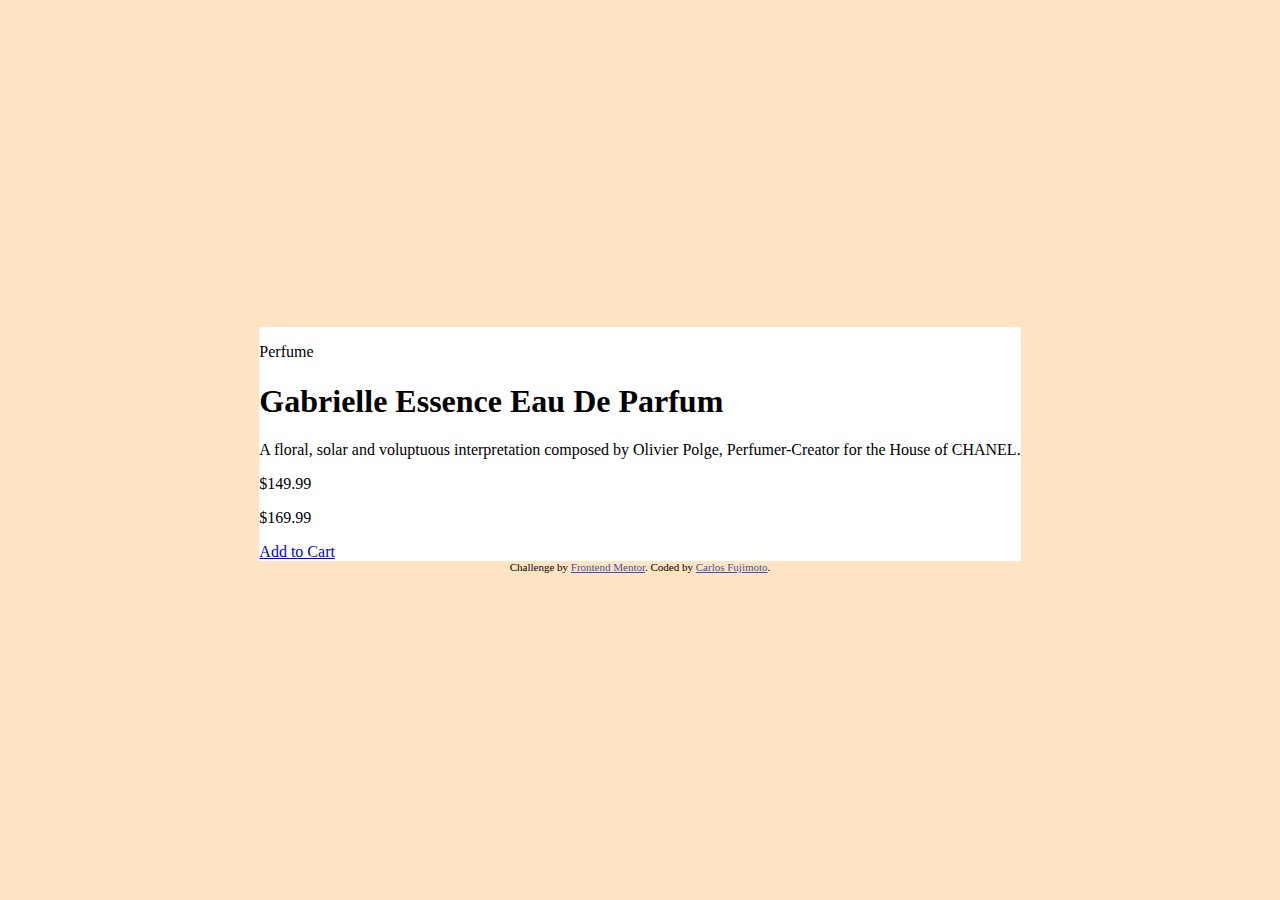
==== index.html @ 2137ac00 "Directory change" ====
<!DOCTYPE html>
<html lang="en">
<head>
  <meta charset="UTF-8">
  <meta name="viewport" content="width=device-width, initial-scale=1.0"> <!-- displays site properly based on user's device -->
<link rel="stylesheet" href="text/main.css">
  <link rel="icon" type="image/png" sizes="32x32" href="images/favicon-32x32.png">
  
  <title>Frontend Mentor | Product preview card component</title>

  <!-- Feel free to remove these styles or customise in your own stylesheet 👍 -->
  <style>

  </style>
</head>
<body>

  <main>
    <div class="container">
      <div class="box-buy_product">
        <p>Perfume</p>
        <h1>Gabrielle Essence Eau De Parfum</h1>
        <p>A floral, solar and voluptuous interpretation composed by Olivier Polge, Perfumer-Creator for the House of CHANEL.</p>
        <p>$149.99</p>
        <p>$169.99</p>
        <a href="#">Add to Cart</a>
      </div>
      <div class="attribution">
        Challenge by <a href="https://www.frontendmentor.io?ref=challenge" target="_blank">Frontend Mentor</a>. 
        Coded by <a href="https://github.com/CarlosFujimoto" target="_blank">Carlos Fujimoto</a>.
      </div>
    </div>
  </main>
</body>
</html>
---- text/main.css ----
.attribution { font-size: 11px; text-align: center; }
.attribution a { color: hsl(228, 45%, 44%); }

body{
    margin: 0;
}

.container{
    align-items: center;
    background-color: #ffe4c4;
    display: flex;
    flex-direction: column;
    height: 100vh;
    justify-content: center;
    width: 100vw;
}   

.box-buy_product{
    background-color: #fff;
}
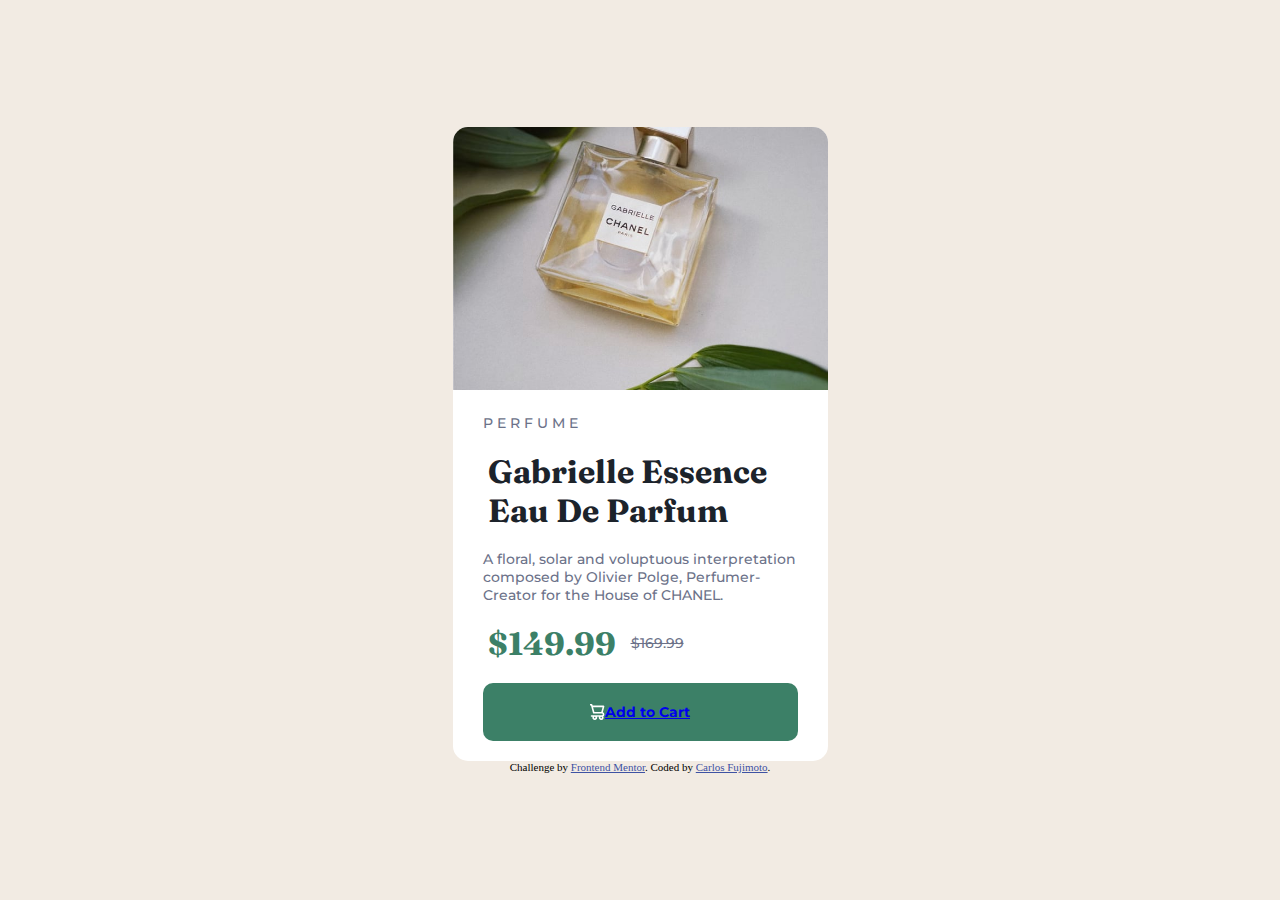
==== commit fda3db1a: "Changelog Frontend-Mentor_Challenge" ====
--- a/index.html
+++ b/index.html
@@ -1,35 +1,58 @@
 <!DOCTYPE html>
 <html lang="en">
-<head>
-  <meta charset="UTF-8">
-  <meta name="viewport" content="width=device-width, initial-scale=1.0"> <!-- displays site properly based on user's device -->
-<link rel="stylesheet" href="text/main.css">
-  <link rel="icon" type="image/png" sizes="32x32" href="images/favicon-32x32.png">
-  
-  <title>Frontend Mentor | Product preview card component</title>
+  <head>
+    <meta charset="UTF-8" />
+    <meta name="viewport" content="width=device-width, initial-scale=1.0" /><!-- displays site properly based on user's device -->
+    <link rel="stylesheet" href="text/main.css" />
+    <!-- FONTS -->
+    <link rel="preconnect" href="https://fonts.googleapis.com">
+    <link rel="preconnect" href="https://fonts.gstatic.com" crossorigin>
+    <link href="https://fonts.googleapis.com/css2?family=Fraunces:opsz,wght@9..144,700&family=Montserrat:wght@500;700&display=swap" rel="stylesheet">
+    <!-- -- -->
+    <link
+      rel="icon"
+      type="image/png"
+      sizes="32x32"
+      href="images/favicon-32x32.png"
+    />
+    <title>Frontend Mentor | Product preview card component</title>
+  </head>
+  <body>
+    <div class="container">
 
-  <!-- Feel free to remove these styles or customise in your own stylesheet 👍 -->
-  <style>
+      <div class="box-buy_product">
+        <img src="images/image-product-mobile.jpg" alt="perfume-photo" />
 
-  </style>
-</head>
-<body>
+        <div class="box-buy_text">
 
-  <main>
-    <div class="container">
-      <div class="box-buy_product">
-        <p>Perfume</p>
-        <h1>Gabrielle Essence Eau De Parfum</h1>
-        <p>A floral, solar and voluptuous interpretation composed by Olivier Polge, Perfumer-Creator for the House of CHANEL.</p>
-        <p>$149.99</p>
-        <p>$169.99</p>
-        <a href="#">Add to Cart</a>
+          <p>P E R F U M E</p>
+          <h1>Gabrielle Essence Eau De Parfum</h1>
+          <p>
+            A floral, solar and voluptuous interpretation composed by Olivier
+            Polge, Perfumer-Creator for the House of CHANEL.
+          </p>
+          <div class="box-buy__price">
+            <h1>$149.99</h1>
+            <del>
+              <p>$169.99</p>
+            </del>
+          </div>
+          <div class="btn_buy">
+            <svg width="15" height="16" xmlns="http://www.w3.org/2000/svg"><path d="M14.383 10.388a2.397 2.397 0 0 0-1.518-2.222l1.494-5.593a.8.8 0 0 0-.144-.695.8.8 0 0 0-.631-.28H2.637L2.373.591A.8.8 0 0 0 1.598 0H0v1.598h.983l1.982 7.4a.8.8 0 0 0 .799.59h8.222a.8.8 0 0 1 0 1.599H1.598a.8.8 0 1 0 0 1.598h.943a2.397 2.397 0 1 0 4.507 0h1.885a2.397 2.397 0 1 0 4.331-.376 2.397 2.397 0 0 0 1.12-2.021ZM11.26 7.99H4.395L3.068 3.196h9.477L11.26 7.991Zm-6.465 6.392a.8.8 0 1 1 0-1.598.8.8 0 0 1 0 1.598Zm6.393 0a.8.8 0 1 1 0-1.598.8.8 0 0 1 0 1.598Z" fill="#FFF"/></svg>
+            <a href="#">Add to Cart</a>
+          </div>
+        </div>
+
       </div>
       <div class="attribution">
-        Challenge by <a href="https://www.frontendmentor.io?ref=challenge" target="_blank">Frontend Mentor</a>. 
-        Coded by <a href="https://github.com/CarlosFujimoto" target="_blank">Carlos Fujimoto</a>.
+        Challenge by
+        <a href="https://www.frontendmentor.io?ref=challenge" target="_blank"
+          >Frontend Mentor</a
+        >. Coded by
+        <a href="https://github.com/CarlosFujimoto" target="_blank"
+          >Carlos Fujimoto</a
+        >.
       </div>
     </div>
-  </main>
-</body>
+  </body>
 </html>
--- a/text/main.css
+++ b/text/main.css
@@ -5,9 +5,14 @@
     margin: 0;
 }
 
+body, p, h1{
+    margin: 0;
+    font-size: 14px;
+}
+
 .container{
     align-items: center;
-    background-color: #ffe4c4;
+    background-color: #f2ebe3;
     display: flex;
     flex-direction: column;
     height: 100vh;
@@ -17,4 +22,67 @@
 
 .box-buy_product{
     background-color: #fff;
+    border-radius: 15px;
+    width: 375px;
+}
+
+.box-buy_product img{
+    border-top-left-radius: 15px;
+    border-top-right-radius: 15px;
+    overflow: hidden;
+    width: 375px;
+}
+
+.box-buy_text{
+    margin: 10px;
+}
+
+.box-buy_text h1{
+    color: hsl(212, 21%, 14%);
+    font-family: 'Fraunces', serif;
+    font-size: 2.3em;
+    margin-inline: 25px;
+}
+
+.box-buy_text p{
+    color: hsl(228, 12%, 48%);
+    font-family: 'Montserrat', sans-serif;
+    font-weight: 500;
+    text-align: left;
+    margin: 20px;
+}
+
+.box-buy__price{
+    align-items: center;
+    display: flex;
+}
+
+.box-buy__price h1{
+    color: hsl(158, 36%, 37%);
+    margin-right: 15px;
+}
+
+
+.box-buy__price > del{
+    color: hsl(228, 12%, 48%);
+    margin: -20px;
+}
+
+.btn_buy{
+    align-items: center;
+    background-color: hsl(158, 36%, 37%);
+    border-radius: 10px;
+    display: flex;
+    font-family: 'Montserrat', sans-serif;
+    font-weight: 700;
+    justify-content: center;
+    text-align: center;
+    padding: 20px;
+    margin: 20px;
+}
+
+.btn_buy a:link a:visited{
+    color: #fff;
+    text-decoration: none;
+    margin-inline: 10px;
 }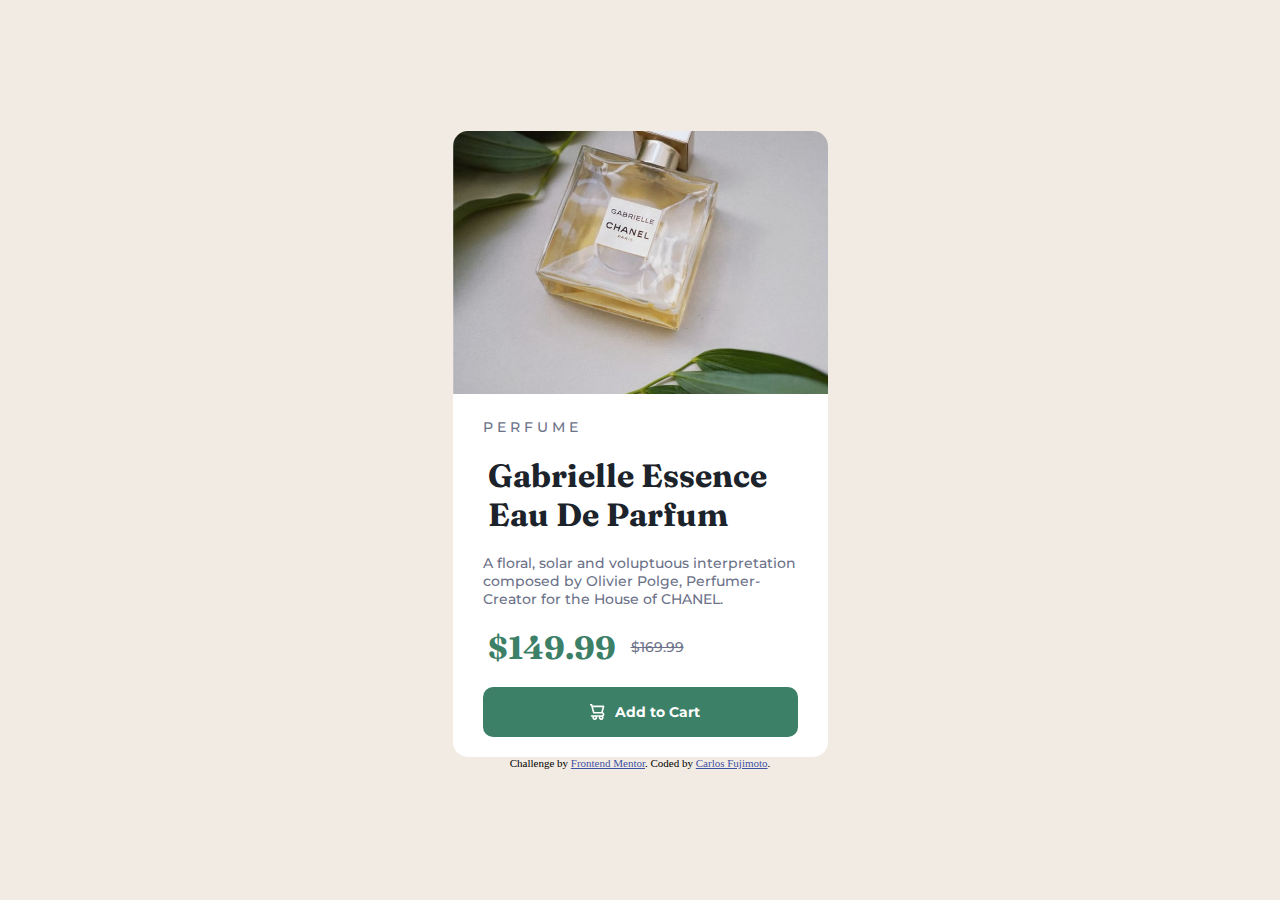
==== commit 7ffe042d: "Addition of bootstrap" ====
--- a/index.html
+++ b/index.html
@@ -2,12 +2,16 @@
 <html lang="en">
   <head>
     <meta charset="UTF-8" />
-    <meta name="viewport" content="width=device-width, initial-scale=1.0" /><!-- displays site properly based on user's device -->
+    <meta name="viewport" content="width=device-width, initial-scale=1.0" />
+    <!-- displays site properly based on user's device -->
     <link rel="stylesheet" href="text/main.css" />
     <!-- FONTS -->
-    <link rel="preconnect" href="https://fonts.googleapis.com">
-    <link rel="preconnect" href="https://fonts.gstatic.com" crossorigin>
-    <link href="https://fonts.googleapis.com/css2?family=Fraunces:opsz,wght@9..144,700&family=Montserrat:wght@500;700&display=swap" rel="stylesheet">
+    <link rel="preconnect" href="https://fonts.googleapis.com" />
+    <link rel="preconnect" href="https://fonts.gstatic.com" crossorigin />
+    <link
+      href="https://fonts.googleapis.com/css2?family=Fraunces:opsz,wght@9..144,700&family=Montserrat:wght@500;700&display=swap"
+      rel="stylesheet"
+    />
     <!-- -- -->
     <link
       rel="icon"
@@ -19,12 +23,13 @@
   </head>
   <body>
     <div class="container">
-
       <div class="box-buy_product">
-        <img src="images/image-product-mobile.jpg" alt="perfume-photo" />
+        <pictures>
+          <source media="(max-width: 1200px)" srcset="">
+          <img src="images/image-product-mobile.jpg" alt="perfume-photo"/>
+        </pictures>
 
         <div class="box-buy_text">
-
           <p>P E R F U M E</p>
           <h1>Gabrielle Essence Eau De Parfum</h1>
           <p>
@@ -37,12 +42,24 @@
               <p>$169.99</p>
             </del>
           </div>
-          <div class="btn_buy">
-            <svg width="15" height="16" xmlns="http://www.w3.org/2000/svg"><path d="M14.383 10.388a2.397 2.397 0 0 0-1.518-2.222l1.494-5.593a.8.8 0 0 0-.144-.695.8.8 0 0 0-.631-.28H2.637L2.373.591A.8.8 0 0 0 1.598 0H0v1.598h.983l1.982 7.4a.8.8 0 0 0 .799.59h8.222a.8.8 0 0 1 0 1.599H1.598a.8.8 0 1 0 0 1.598h.943a2.397 2.397 0 1 0 4.507 0h1.885a2.397 2.397 0 1 0 4.331-.376 2.397 2.397 0 0 0 1.12-2.021ZM11.26 7.99H4.395L3.068 3.196h9.477L11.26 7.991Zm-6.465 6.392a.8.8 0 1 1 0-1.598.8.8 0 0 1 0 1.598Zm6.393 0a.8.8 0 1 1 0-1.598.8.8 0 0 1 0 1.598Z" fill="#FFF"/></svg>
-            <a href="#">Add to Cart</a>
+
+          <div class="btn-buy_container">
+            <a href="#"
+              ><svg
+                width="15"
+                height="16"
+                xmlns="http://www.w3.org/2000/svg"
+                class="icon_cart"
+              >
+                <path
+                  d="M14.383 10.388a2.397 2.397 0 0 0-1.518-2.222l1.494-5.593a.8.8 0 0 0-.144-.695.8.8 0 0 0-.631-.28H2.637L2.373.591A.8.8 0 0 0 1.598 0H0v1.598h.983l1.982 7.4a.8.8 0 0 0 .799.59h8.222a.8.8 0 0 1 0 1.599H1.598a.8.8 0 1 0 0 1.598h.943a2.397 2.397 0 1 0 4.507 0h1.885a2.397 2.397 0 1 0 4.331-.376 2.397 2.397 0 0 0 1.12-2.021ZM11.26 7.99H4.395L3.068 3.196h9.477L11.26 7.991Zm-6.465 6.392a.8.8 0 1 1 0-1.598.8.8 0 0 1 0 1.598Zm6.393 0a.8.8 0 1 1 0-1.598.8.8 0 0 1 0 1.598Z"
+                  fill="#FFF"
+                />
+              </svg>
+              Add to Cart</a
+            >
           </div>
         </div>
-
       </div>
       <div class="attribution">
         Challenge by
--- a/text/main.css
+++ b/text/main.css
@@ -68,21 +68,73 @@
     margin: -20px;
 }
 
-.btn_buy{
+.btn-buy_container{
+    align-items: center;
+    display: flex;
+    text-align: center;
+    font-family: 'Montserrat', sans-serif;
+    font-weight: 700;
+    margin: 20px;
+    justify-content: center;
+    height: 50px;
+}
+
+.btn-buy_container a{
     align-items: center;
     background-color: hsl(158, 36%, 37%);
     border-radius: 10px;
     display: flex;
-    font-family: 'Montserrat', sans-serif;
-    font-weight: 700;
     justify-content: center;
-    text-align: center;
-    padding: 20px;
-    margin: 20px;
+    transition: 250ms;
+    height: 100%;
+    width: 100%;
 }
 
-.btn_buy a:link a:visited{
+.btn-buy_container a:link{
     color: #fff;
     text-decoration: none;
-    margin-inline: 10px;
+}
+
+.btn-buy_container a:visited{
+    color: #fff;
+    text-decoration: none;
+}
+
+.btn-buy_container a:hover{
+    background-color: hsl(158, 81%, 14%);
+}
+
+.icon_cart{
+    margin: 10px;
+}
+
+@media (min-width: 1440px){
+    .container{
+        align-items: center;
+        display: flex;
+        justify-content: center;
+    } 
+    
+    .box-buy_product{
+        background-color: #fff;
+        border-radius: 15px;
+        display: flex;
+        width: 700px;
+    }  
+
+    .box-buy_text{
+        display: flex;
+        width: 100%;
+        align-content: center;
+        flex-direction: column;
+        justify-content: space-between;
+        align-items: stretch;
+    }
+
+    .box-buy_product img{
+        border-top-left-radius: 15px;
+        border-top-right-radius: 15px;
+        width: 100%;
+    }
+
 }